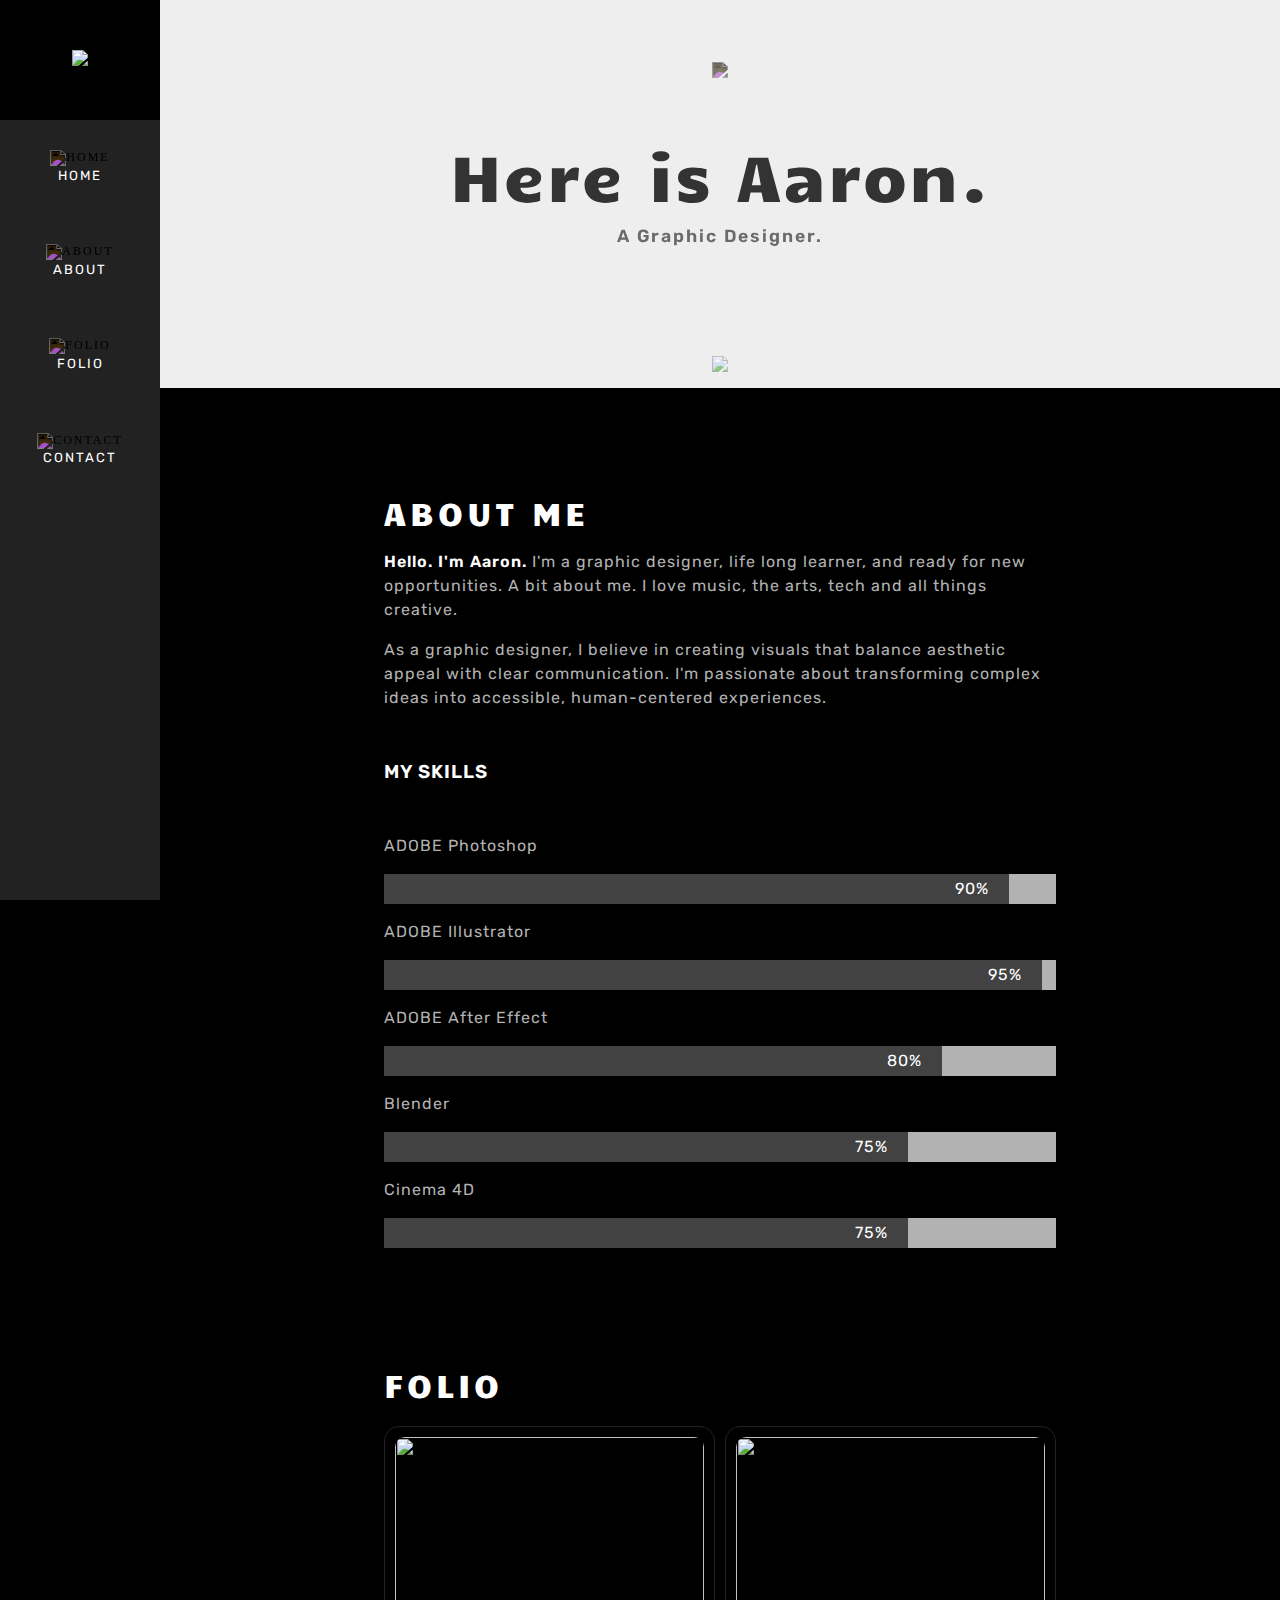
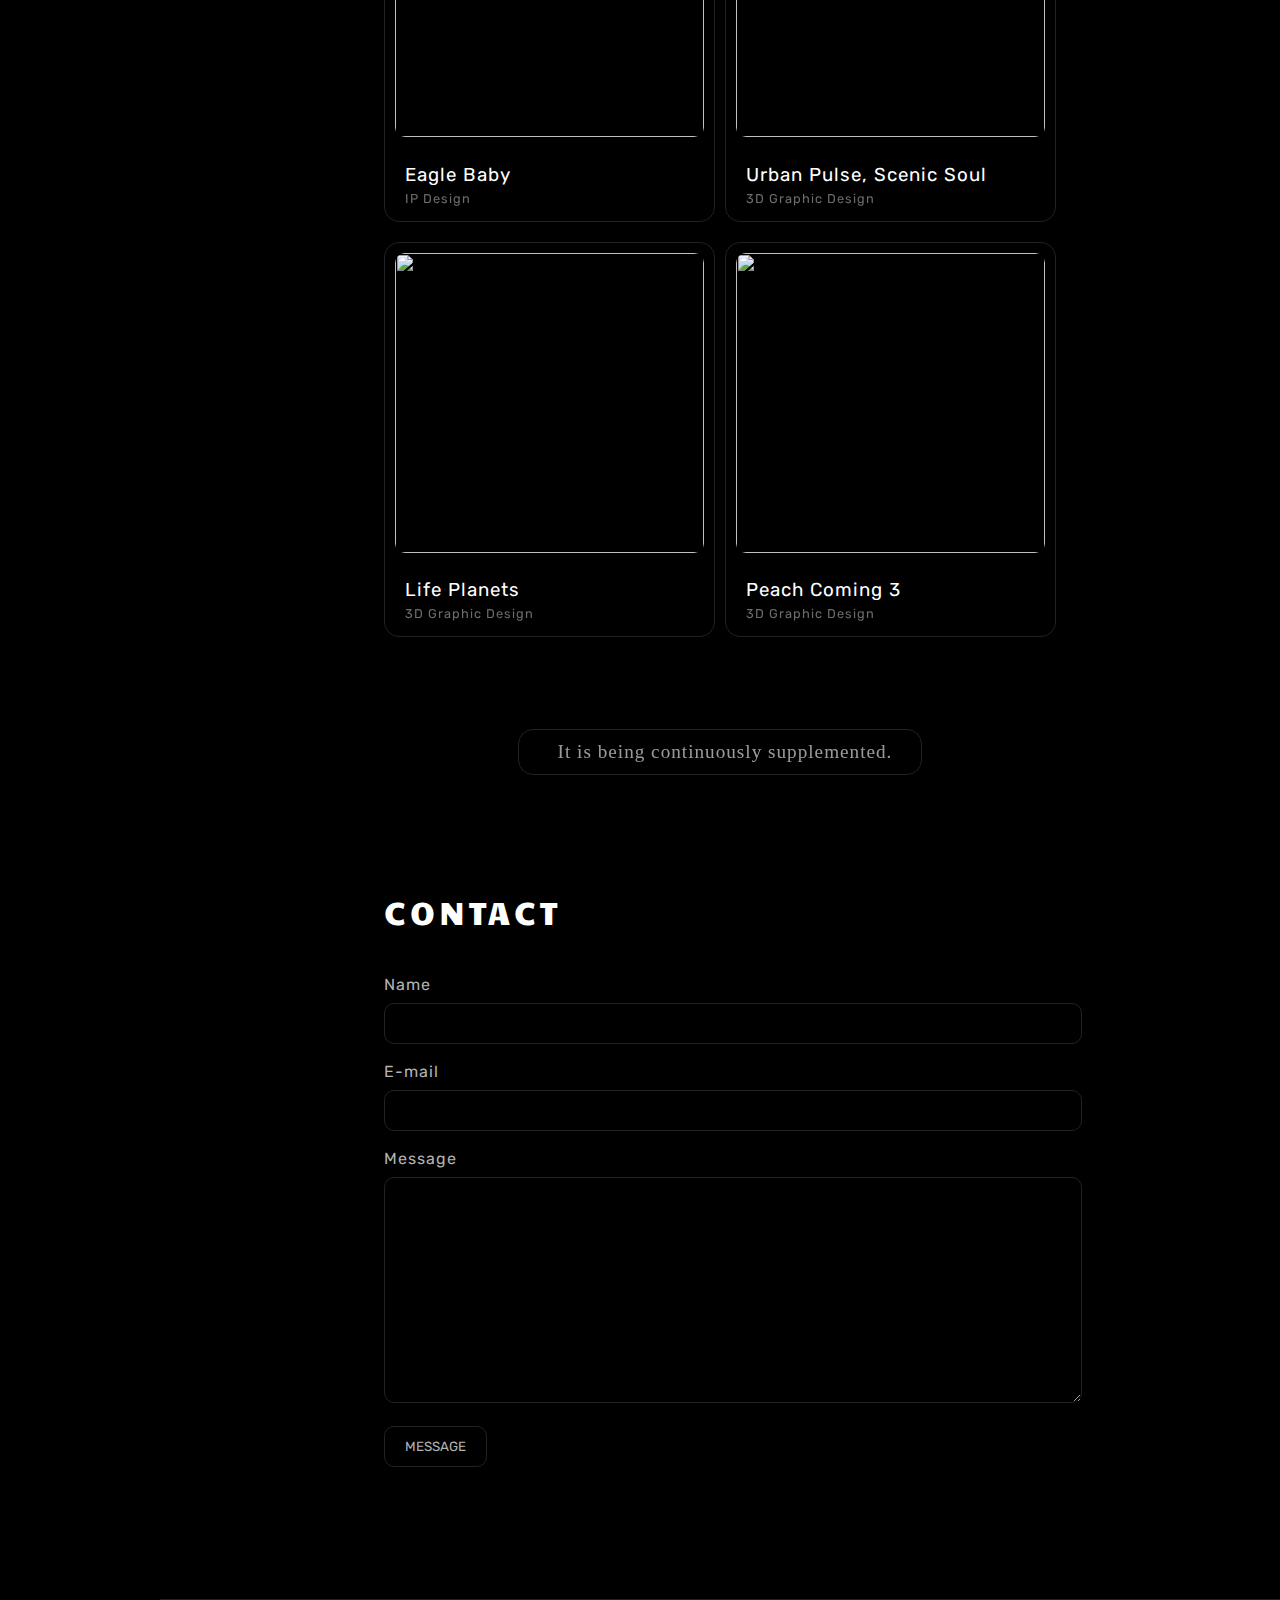
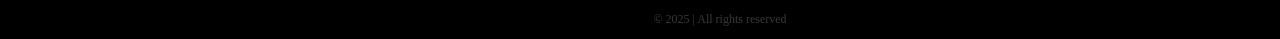
==== index.html @ 80c943ea "Add files via upload" ====
<!DOCTYPE html>
<html lang="eng">

<head>
    <meta charset="UTF-8">
    <title>Aaron's Work</title>
    <meta name="Portfolio" content="A Portfolio Website for Midterm.">
	
	<link rel="preconnect" href="https://fonts.googleapis.com">
    <link rel="preconnect" href="https://fonts.gstatic.com" crossorigin>
    <link href="https://fonts.googleapis.com/css2?family=Candal&family=Rubik:ital,wght@0,300..900;1,300..900&display=swap" rel="stylesheet">
	
    <link rel="stylesheet" href="style.css">
</head>

<body>

    <aside>
        <nav>
			
			<a href="index.html">
			<img src="img/logo.svg" class="logo">
			</a>
			
            <a href="#home"><img class="icon" alt="home" src="img/home.svg"><p>Home</p></a>
            <a href="#about"><img class="icon" alt="about" src="img/about.svg"><p>About</p></a>
            <a href="#folio"><img class="icon" alt="folio" src="img/folio.svg"><p>Folio</p></a>
            <a href="#contact"><img class="icon" alt="contact" src="img/contact.svg"><p>Contact</p></a>
        </nav>
    </aside>

    <main>
        
        <header class="home" id="home">
			
			<img src="img/logo.svg" class="header-logo">
			
            <h1>Here is Aaron.</h1>
            <h5>A Graphic Designer.</h5>
			
			<img src="img/arrow.svg" class="arrow">
        </header>

        <div class="about" id="about">
          <h2>About me</h2>
            <p>
                <span>Hello. I'm Aaron.</span> I'm a graphic designer, life long learner, and ready for new opportunities. 
                A bit about me. I love music, the arts, tech and all things creative.
            </p>
            <p>
                As a graphic designer, I believe in creating visuals that balance aesthetic appeal with clear communication.
				I'm passionate about transforming complex ideas into accessible, human-centered experiences.
            </p>
			
			<h3>MY SKILLS</h3>
			
			<p>ADOBE Photoshop</p>
			<div class="container">
				<div class="skills ps">90%</div>
			</div>
			
			<p>ADOBE Illustrator</p>
			<div class="container">
				<div class="skills ai">95%</div>
			</div>
			
			<p>ADOBE After Effect</p>
			<div class="container">
				<div class="skills ae">80%</div>
			</div>
			
			<p>Blender</p>
			<div class="container">
				<div class="skills bl">75%</div>
			</div>
			
			<p>Cinema 4D</p>
			<div class="container">
				<div class="skills c4d">75%</div>
			</div>
			
        </div>

        <div class="folio" id="folio">
            
            <h2>Folio</h2>

            <div class="row">

                <div class="works">
                    <a href="folio-1.html">
					    <img src="img/封面3.jpg">
					</a>
                    <h3>Eagle Baby</h3>
                    <p>IP Design</p>
                </div>

                <div class="works">
                    <a href="folio-2.html">
					    <img src="img/资源 4.png">
					</a>
                    <h3>Urban Pulse, Scenic Soul</h3>
                    <p>3D Graphic Design</p>
                </div>

            </div>

            <div class="row">

                <div class="works">
                    <a href="folio-3.html">
					    <img src="img/Snipaste_2025-02-24_11-51-53.png">
					</a>
                    <h3>Life Planets</h3>
                    <p>3D Graphic Design</p>
                </div>

                <div class="works">
                    <a href="folio-4.html">
					    <img src="img/Snipaste_2025-02-24_11-57-34.png">
					</a>
                    <h3>Peach Coming 3</h3>
                    <p>3D Graphic Design</p>
                </div>

            </div>
			
			<br>
			<br>
			<br>
			
			<div class="supplement"><p>It is being continuously supplemented.</p></div>

        </div>

        <div class="contact" id="contact">
            <h2>Contact</h2>
			<div class="container">
			<form action="action_page.php">
				<label for="name">Name</label>
				<input type="text" id="name" name="name">
				<label for="email">E-mail</label>
				<input type="text" id="email" name="email">
				<label for="message">Message</label>
				<textarea id="message" name="message" style="height:200px"></textarea>
				<input type="submit" value="message">
			</form>
		</div>
        </div>
		
		<footer>
		    <div class="bottom-bar">
		    	<p>&copy 2025 | All rights reserved</p>
		    </div>
		</footer>
		
    </main>

</body>

</html>
---- style.css ----
html {
	scroll-behavior: smooth;
	transform: all 0.5s ease-in-out;
}


body {
    margin: 0;
	padding: 0;
    background-color: #000000;
    color: #FFFFFF;

}

a {
	text-decoration: none;
}

img {
	width: 100%;
	max-width: 100%;
	object-fit: cover;
	transition: transform 0.3s ease-in-out;
}

aside {
    position: fixed;
	background-color: #222222;
	top: 0px;
	left: 0px;
	width: 160px;
	height: 100%;
	text-align: center;
	padding: 0;
	z-index: 1;
}

aside a {
	display: block;
	padding: 30px 0;
	color: #FFFFFF;
	text-transform: uppercase;
	font-size: 0.75em;
	letter-spacing: 2px;
	transition: all 0.35s;
}

aside p{
	margin: 1%;
	font-family: "Rubik", serif;
	font-size: 1.1em;
}

aside a:nth-child(1) {
	background-color: #333333;
}

aside a:hover {
	background: #000;
}

.icon {
	width: 40px;
	filter: invert();
	margin: 0;
	padding: 0;
}

.logo {
	width: 80px;
	padding-top: 20px;
	padding-bottom: 20px;
}

.go-top {
	position: absolute;
	margin: 0px;
	padding: 60px 70px 50px 70px;
	bottom: 0;
	left: 50%;
	transform: translateX(-50%);
}

.top-icon {
	transform: scale(1.3);
	filter: invert();
	margin: 0 0 5px 0;
	padding: 0;
}

main {
	max-width: 1920px;
	background-color: #000000;
	margin-left: 160px;
	padding: 0px 0px 0px 0px;
}

header {
	text-align: center;
	letter-spacing: 2px;
	padding-top: 5px;
	background-color: #EEEEEE;
	padding: 12px 50px 12px 50px;
	
}

header h1,h5,img {
	margin: 0;
	padding: 0;	
}

header h1 {
	font-weight: 400;
	font-size: 4em;
	letter-spacing: 2px;
	color: #333333;
	font-family: "Candal", serif;
	font-style: normal;
}

header h5 {
	font-size: 1.1em;
	letter-spacing: 2px;
	color: #333333;
	font-family: "Rubik", serif;
    font-optical-sizing: auto;
    font-weight: 600;
    font-style: normal;
	margin: 10px;
	padding-bottom: 100px;
	opacity: 0.7;
	
}

.header-logo {
	filter: invert();
	opacity: 0.6;
	width: 400px;
	margin: 50px;
}

.arrow {
	width: 50px;
	opacity: .6;
}

/* =========== About =========== */

.about,
.folio,
.contact {
	line-height: 1.5em;
	letter-spacing: 1px;
	padding-top: 1px;
	padding: 12px 20% 12px 20%;
}

.about h2,
.folio h2,
.contact h2 {
	font-weight: 300;
	padding-bottom: 10px;
	margin: 100px 0 0 0;
	letter-spacing: 4px;
	text-transform: uppercase;
	font-family: "Candal", serif;
	font-size: 2em;
}

.about p {
	color: #B2B2B2;
	font-family: "Rubik", serif;
	font-weight: 400;
}

.about span {
	font-weight: 600;
	color: #FFFFFF;
	font-family: "Rubik", serif;
}

.about h3 {
	font-weight: 300;
	margin: 50px 0;
	font-family: "Rubik", serif;
	font-weight: 600;
}

.container {
	width: 100%;
	background-color: #b2b2b2;
}

.skills {
	text-align: right;
	padding-right: 20px;
	line-height: 30px;
	color: white;
	background-color: #424242;
	font-family: "Rubik", serif;
	font-weight: 400;
}

.ps {
	width: 90%;
}

.ai{
	width: 95%;
}

.ae {
	width: 80%;
}

.bl {
	width: 75%;
}

.c4d {
	width: 75%;
}

/* =========== Folio =========== */

.folio h3 {
	color: #FFFFFF;
	font-weight: 400;
	letter-spacing: 1px;
	margin-bottom: 0;
	margin-left: 10px;
}

.folio p {
	margin: 0;
	padding-bottom: 0px;
	font-size: 0.8em;
	opacity: .6;
	margin-left: 10px;
}

.row {
	display: flex;
	justify-content: space-between;
	margin: 20px 0;
	font-family: "Rubik", serif;
}

.row .works {
	width: 46%;
}

.works {
    border: 1px solid #222;
    color: #b2b2b2;
    padding: 10px;
    border-radius: 15px;
    display: grid;
}

.works img{
	border-radius: 10px;
	width: 100%;
	height: 300px;
	object-fit: cover;
}

.works img:hover {
	transform: scale(1.02);
}

.supplement {
	padding: 10px 20px;
	border: 1px solid #222;
	border-radius: 15px;
	background-color: transparent;
	font-size: 1.5em;
	font-weight: 200;
	text-align: center;
	margin-left: 20%;
	margin-right: 20%;
}

.supplement:hover {
	background-color: #333333;
	transition: all 0.5s ease-in-out;
	
}


/* =========== Contact =========== */

label {
	color: #b2b2b2;
	font-family: "Rubik", serif;
}

form input[type="text"],
select,
textarea {
	width: 100%;
	padding: 12px;
	border: none;
	border: 1px solid #222;
	background: transparent;
	margin-top: 6px;
	margin-bottom: 16px;
	resize: vertical;
	color: #b2b2b2;
	border-radius: 10px;
}

form input[type="text"]:focus,
textarea:focus {
	outline: none;
	border: 1px solid #009688;
}

input[type="submit"] {
	background-color: transparent;
	color: #b2b2b2;
	text-transform: uppercase;
	padding: 12px 20px;
	border: 1px solid #222;
	cursor: pointer;
	transition: all 0.35s;
	font-family: "Rubik", serif;
	border-radius: 10px;
}

input[type="submit"]:hover {
	background-color: #b2b2b2;
	color: #222;
}

.contact .container {
	margin-top: 20px;
	margin-bottom: 100px;
	background: transparent;
	padding: 20px 0;
}


/* =========== Folio-1 =========== */

.folio-1-header{
	background-color: #000000;
	margin-top: 8%
}

.folio-1-header h2 {
	font-family: "Candal", serif;
	font-size: 3em;
	padding: 0;
	margin: 0;
}

.folio-1-header h5 {
	padding-bottom: 50px;
	color: #666666;
}

.folio-1-header p {
	font-family: "Rubik", serif;
	font-size: .5em;
	opacity: .3;
	text-align: center;
	line-height: 1.5;
	margin: 0 20% 10% 20%;
}

.folio-1 {
	width: 75%;
	display: block;
	padding: 0;
	margin: 0 auto;
}

/* =========== Footer =========== */

footer {
	border-top: 1px solid #222;
}

.bottom-bar {
	background: #000;
	font-size: 0.75em;
	text-align: center;
	opacity: 0.2;
}
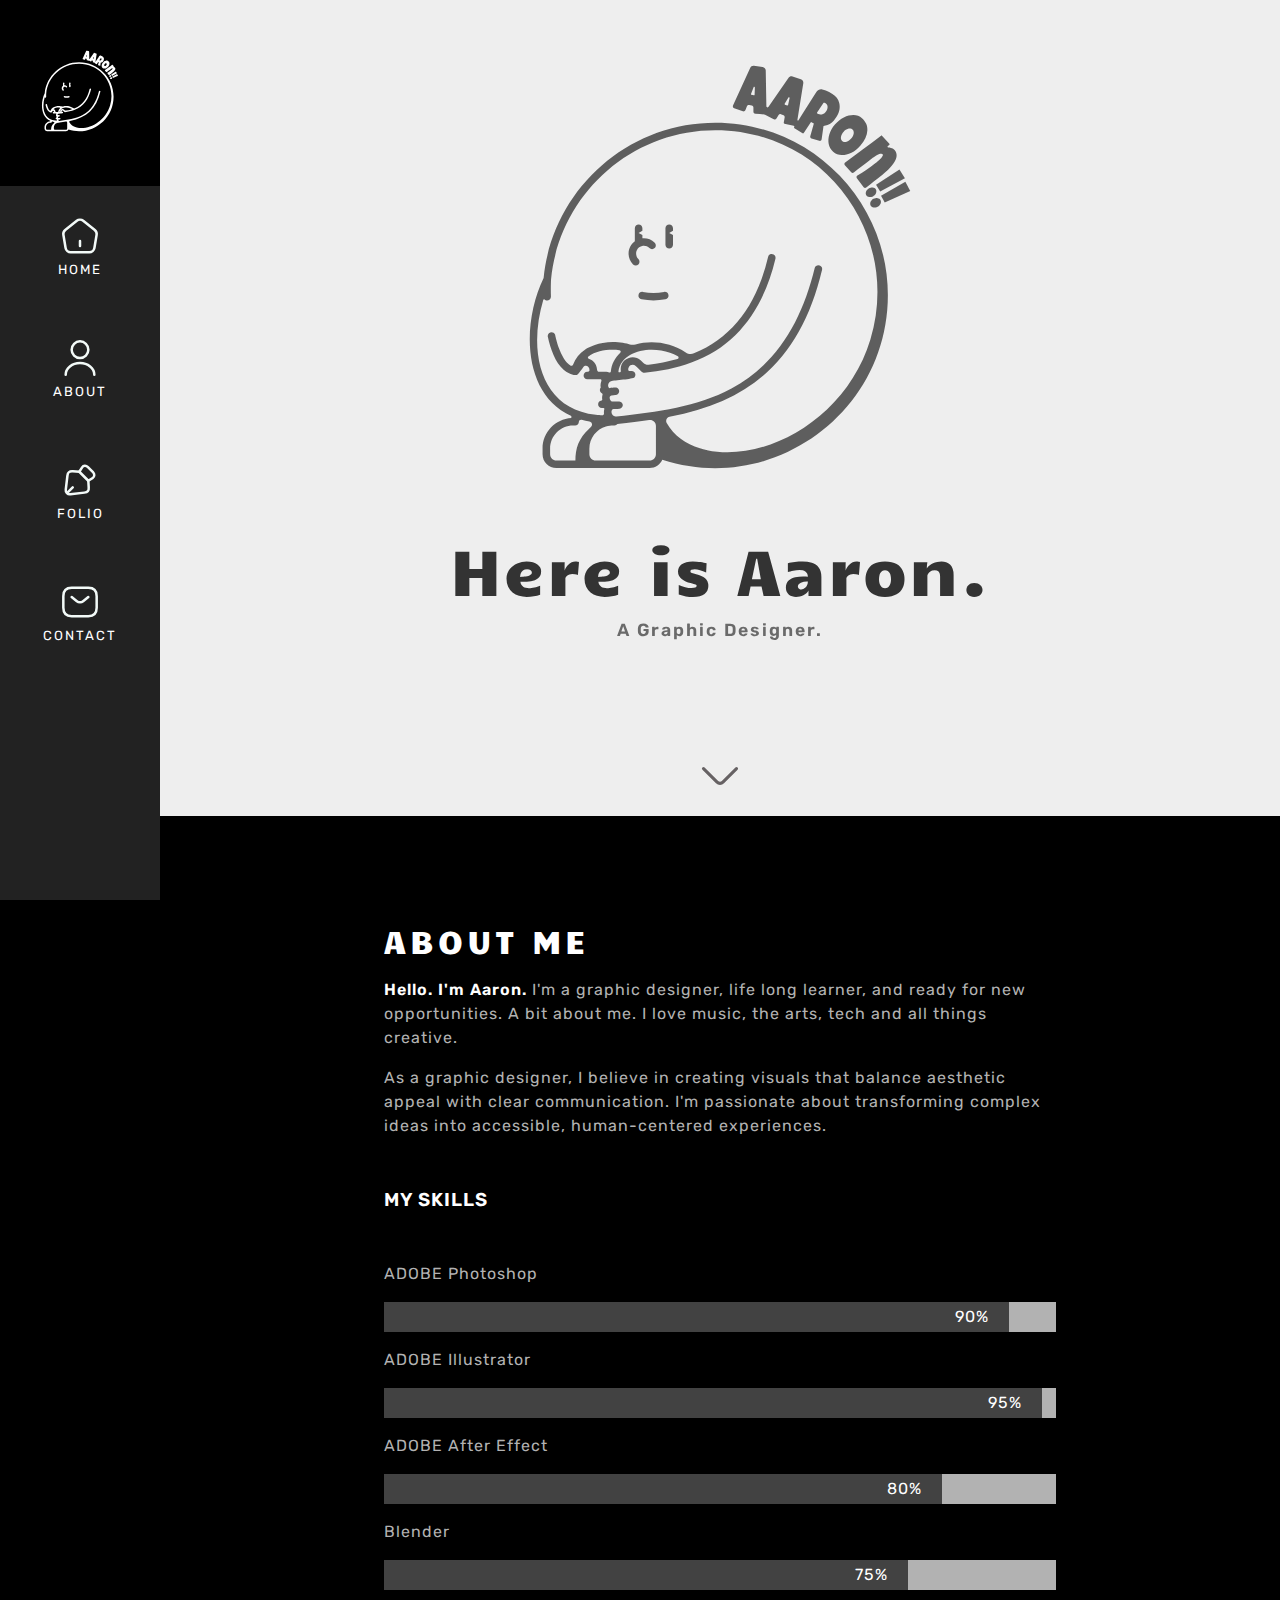
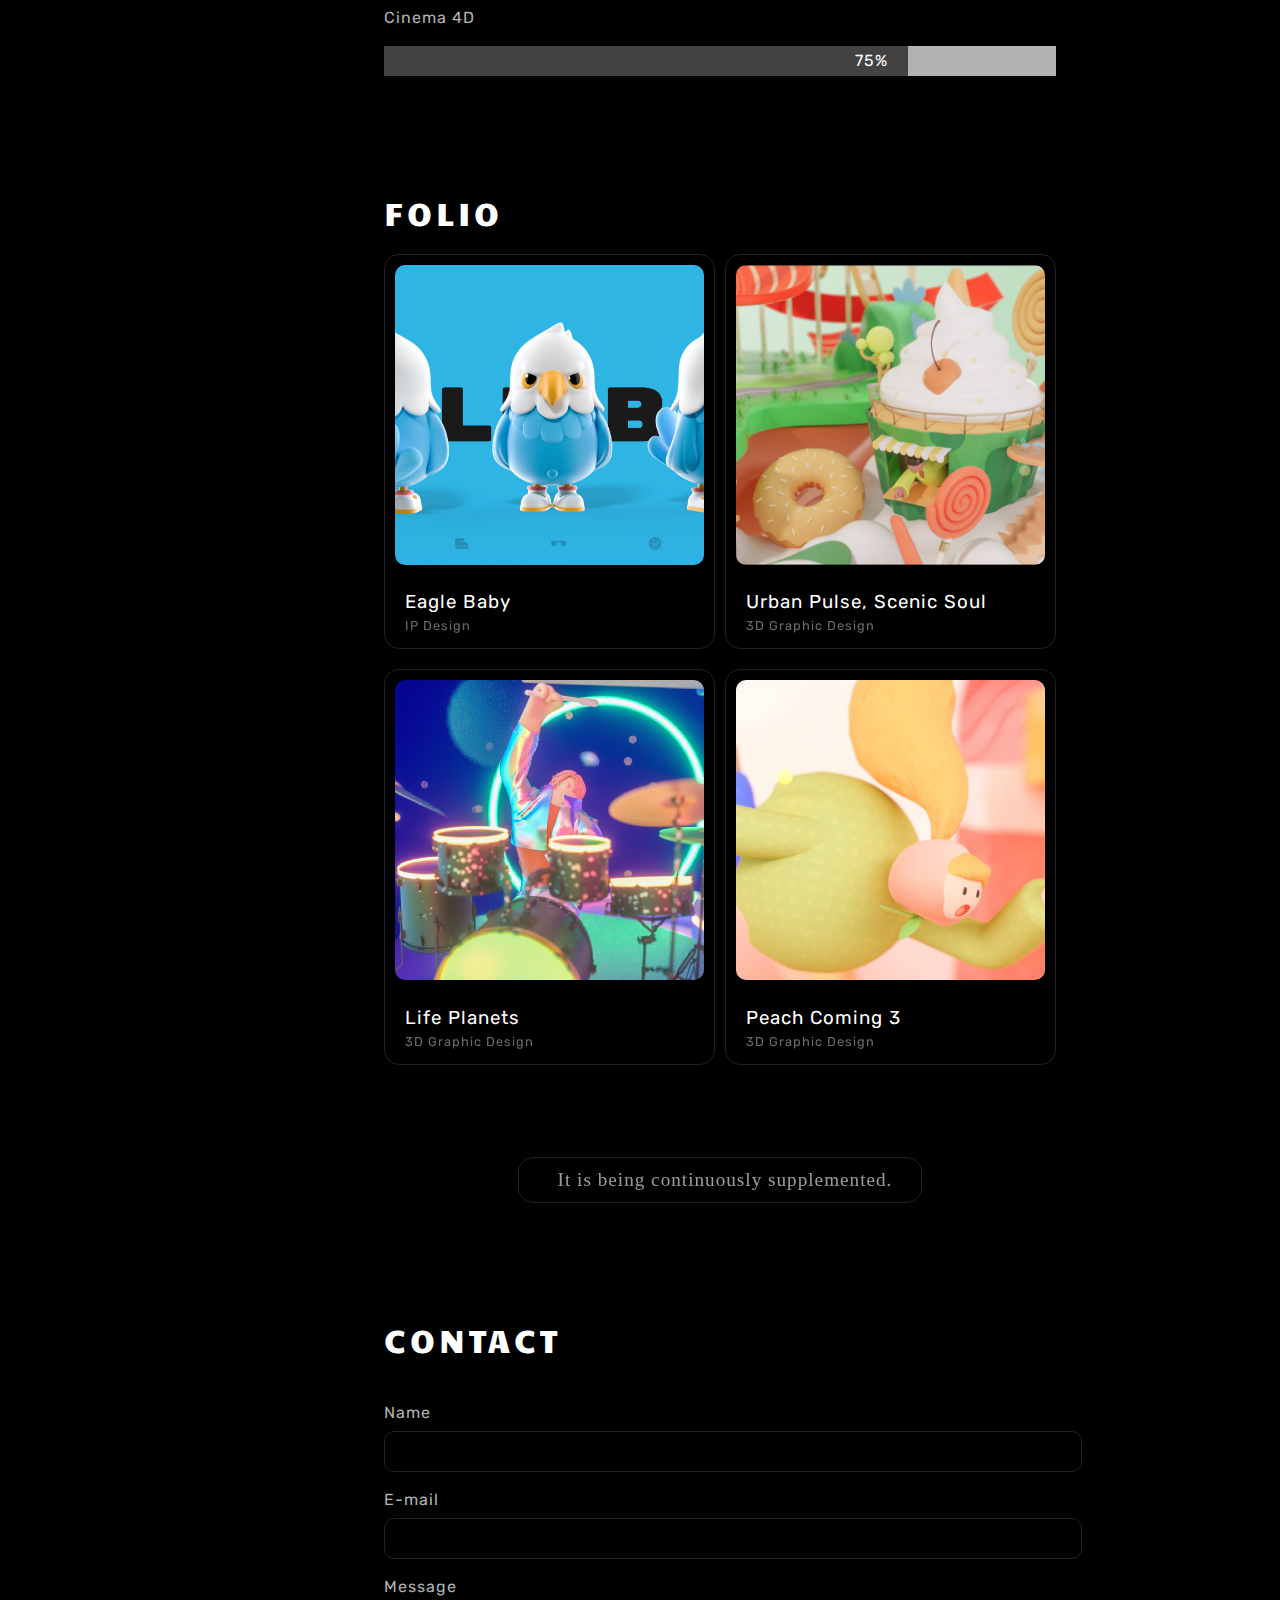
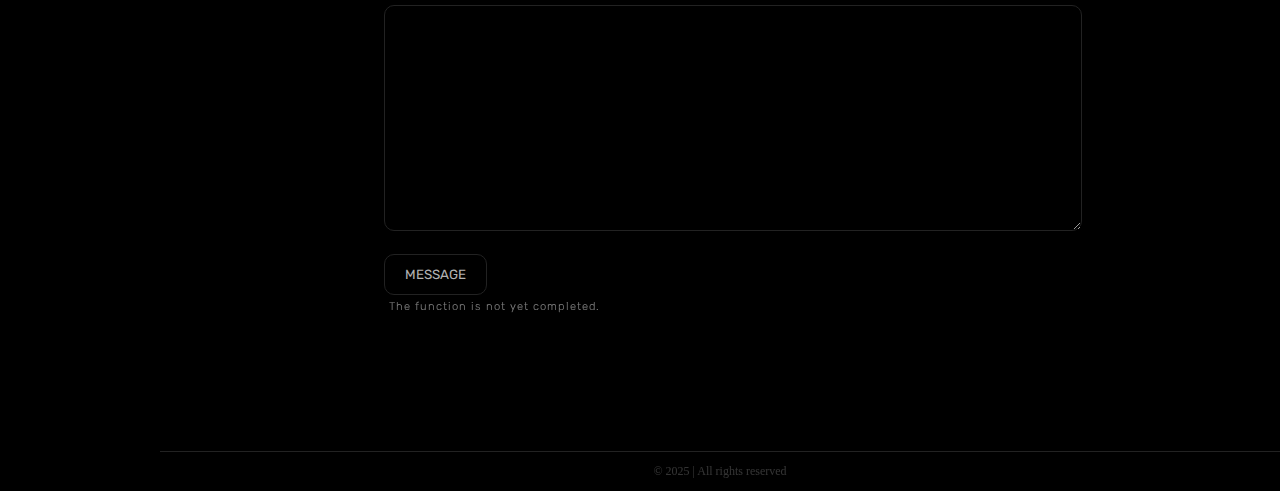
==== commit 0726325a: "add notice" ====
--- a/index.html
+++ b/index.html
@@ -144,6 +144,7 @@
 				<label for="message">Message</label>
 				<textarea id="message" name="message" style="height:200px"></textarea>
 				<input type="submit" value="message">
+                <p class="notice">The function is not yet completed.</p>
 			</form>
 		</div>
         </div>
--- a/style.css
+++ b/style.css
@@ -388,3 +388,12 @@
 	text-align: center;
 	opacity: 0.2;
 }
+
+.notice {
+	font-family: "Rubik", serif;
+	font-weight: 200;
+	font-size: 0.7em;
+	margin: 0;
+	padding-left: 5px;
+	opacity: 0.5;
+}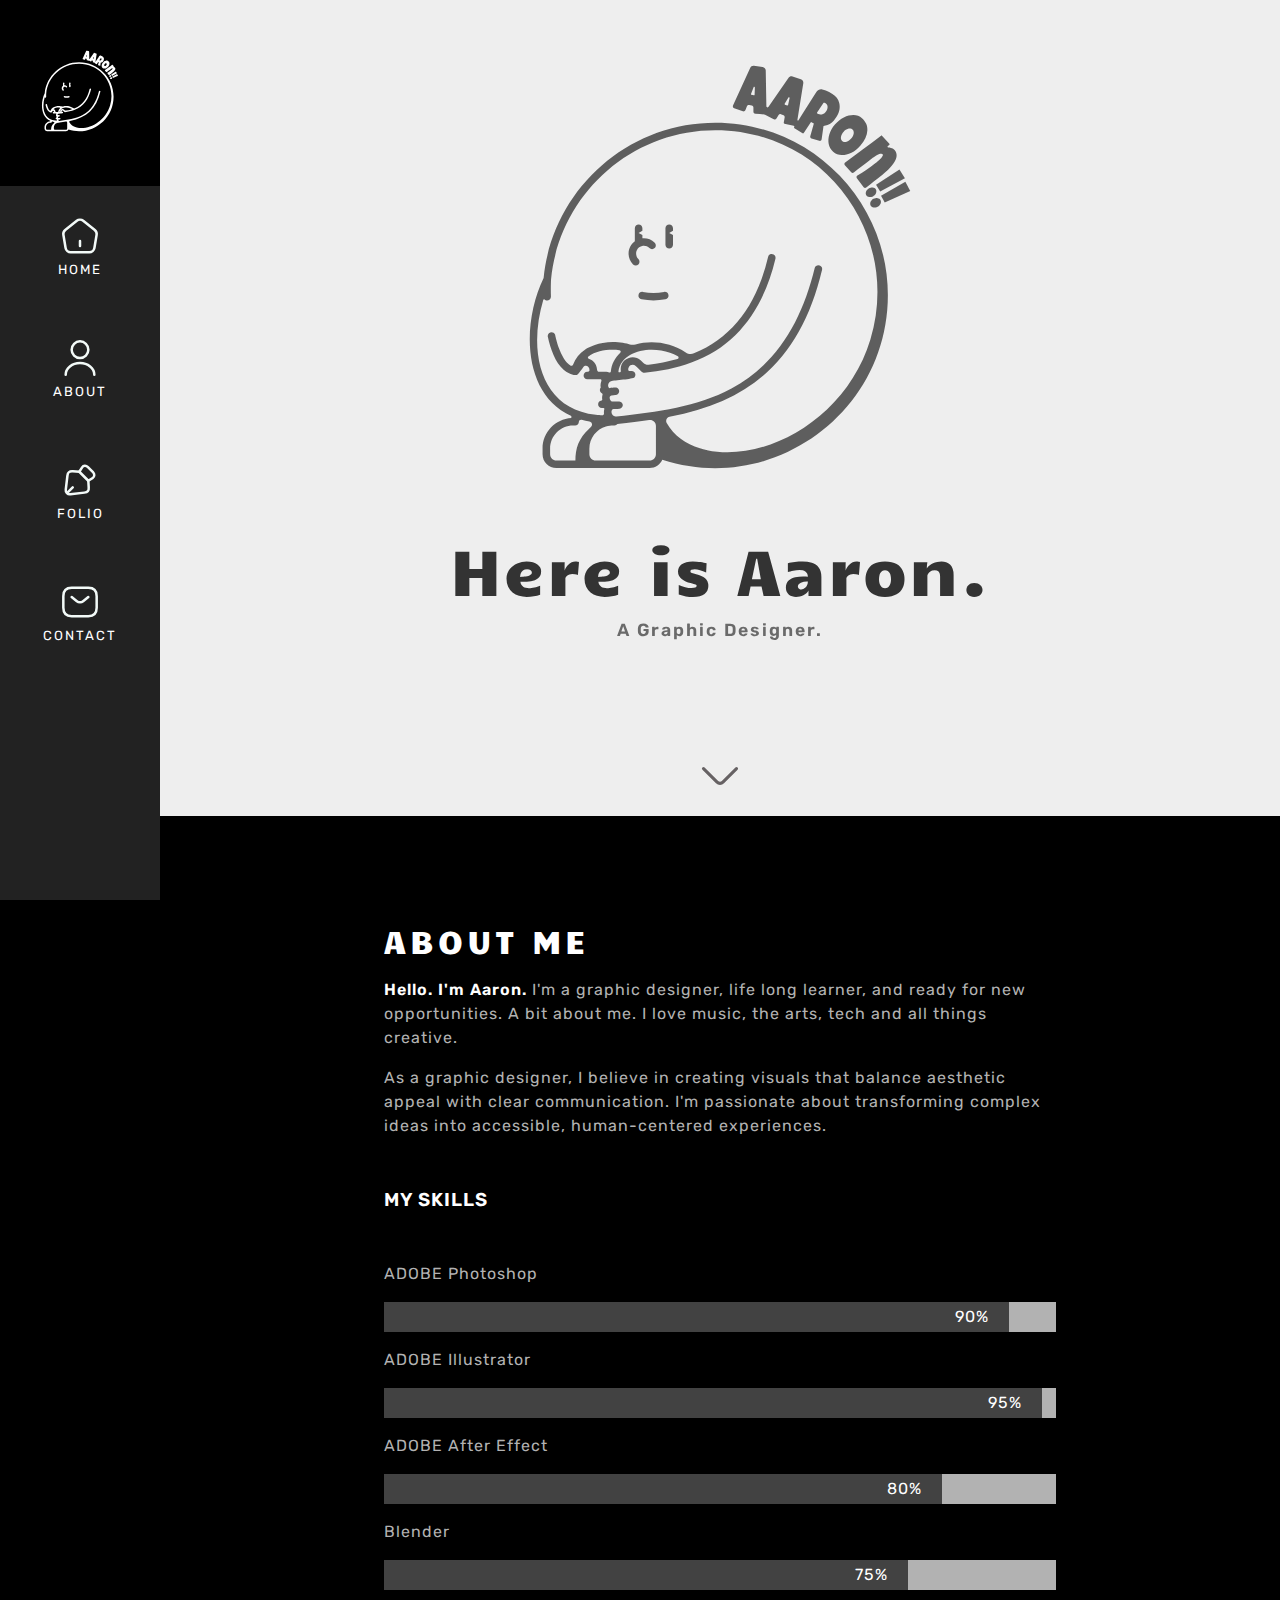
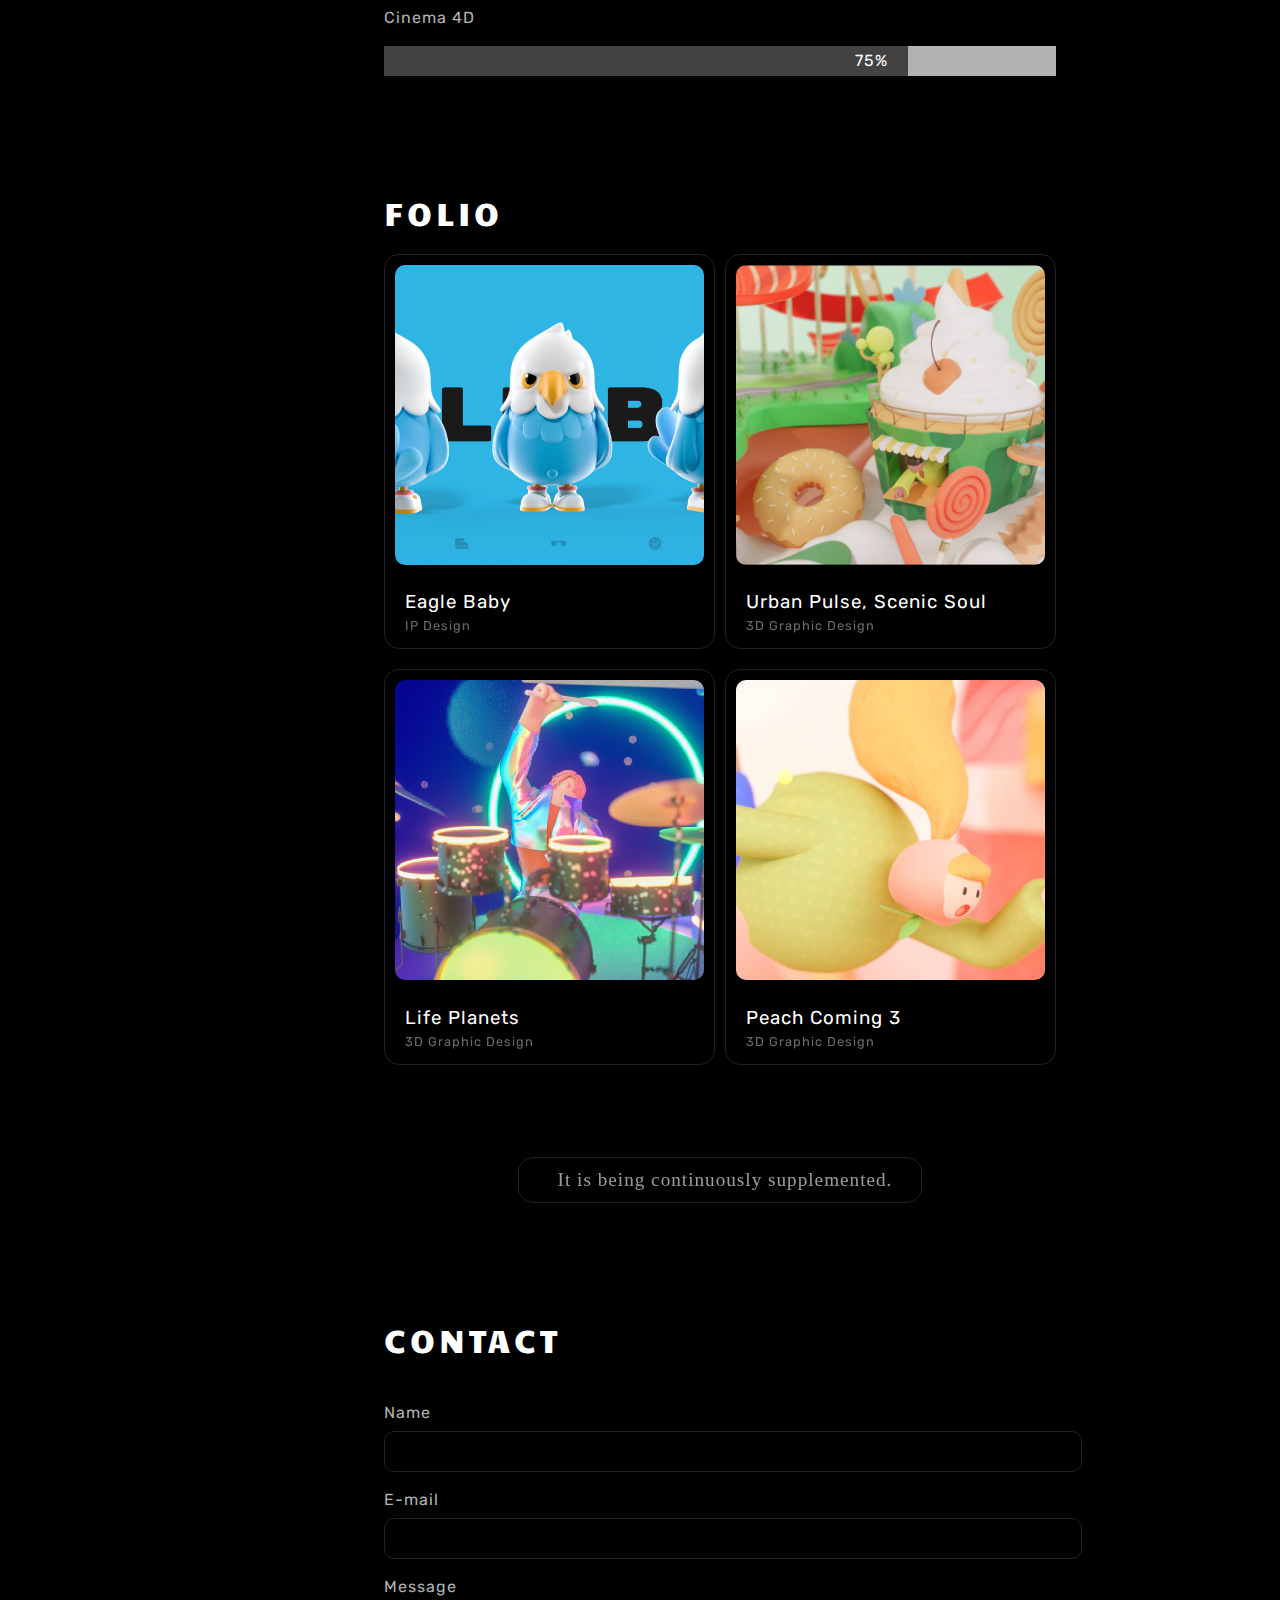
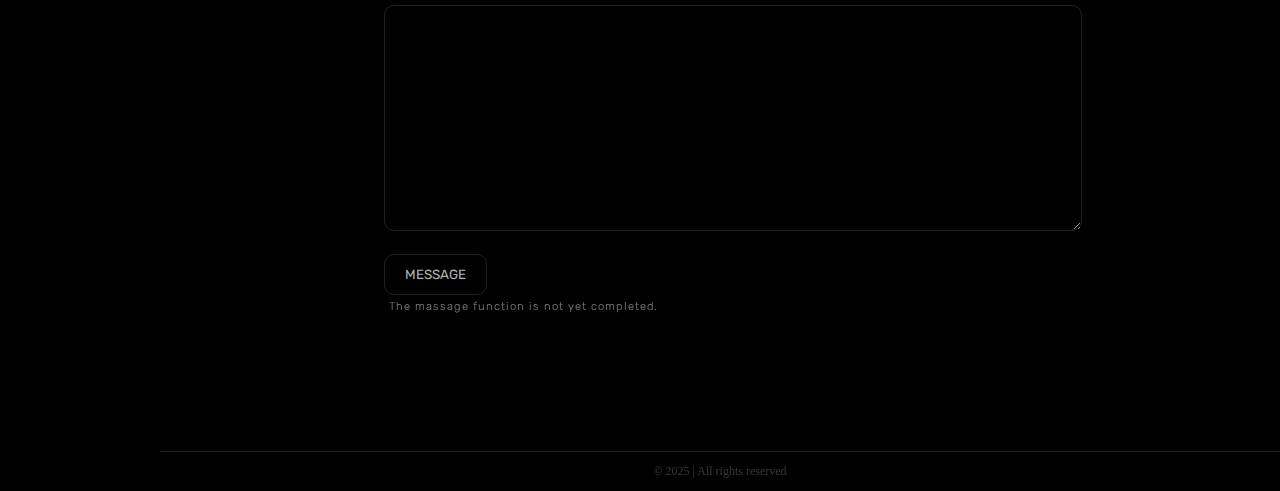
==== commit da7f56dc: "Update index.html" ====
--- a/index.html
+++ b/index.html
@@ -144,7 +144,7 @@
 				<label for="message">Message</label>
 				<textarea id="message" name="message" style="height:200px"></textarea>
 				<input type="submit" value="message">
-                <p class="notice">The function is not yet completed.</p>
+                <p class="notice">The massage function is not yet completed.</p>
 			</form>
 		</div>
         </div>
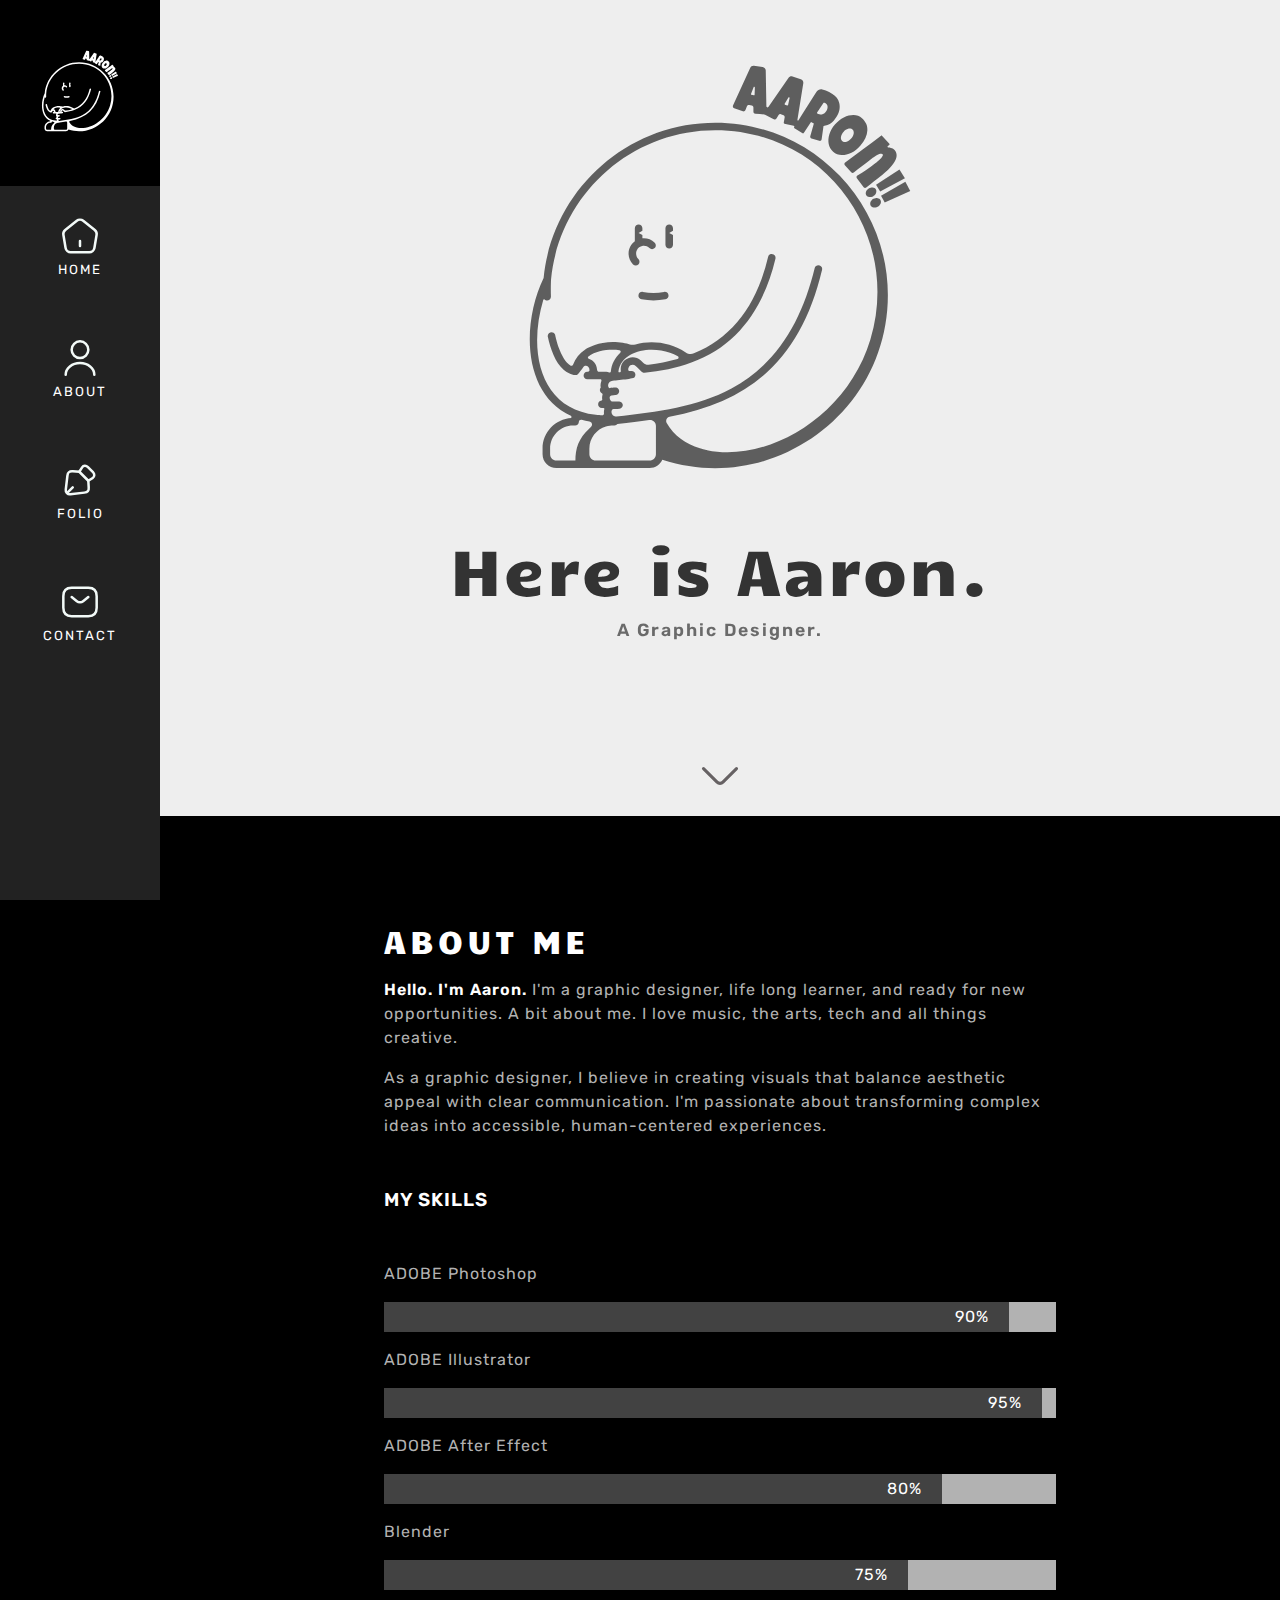
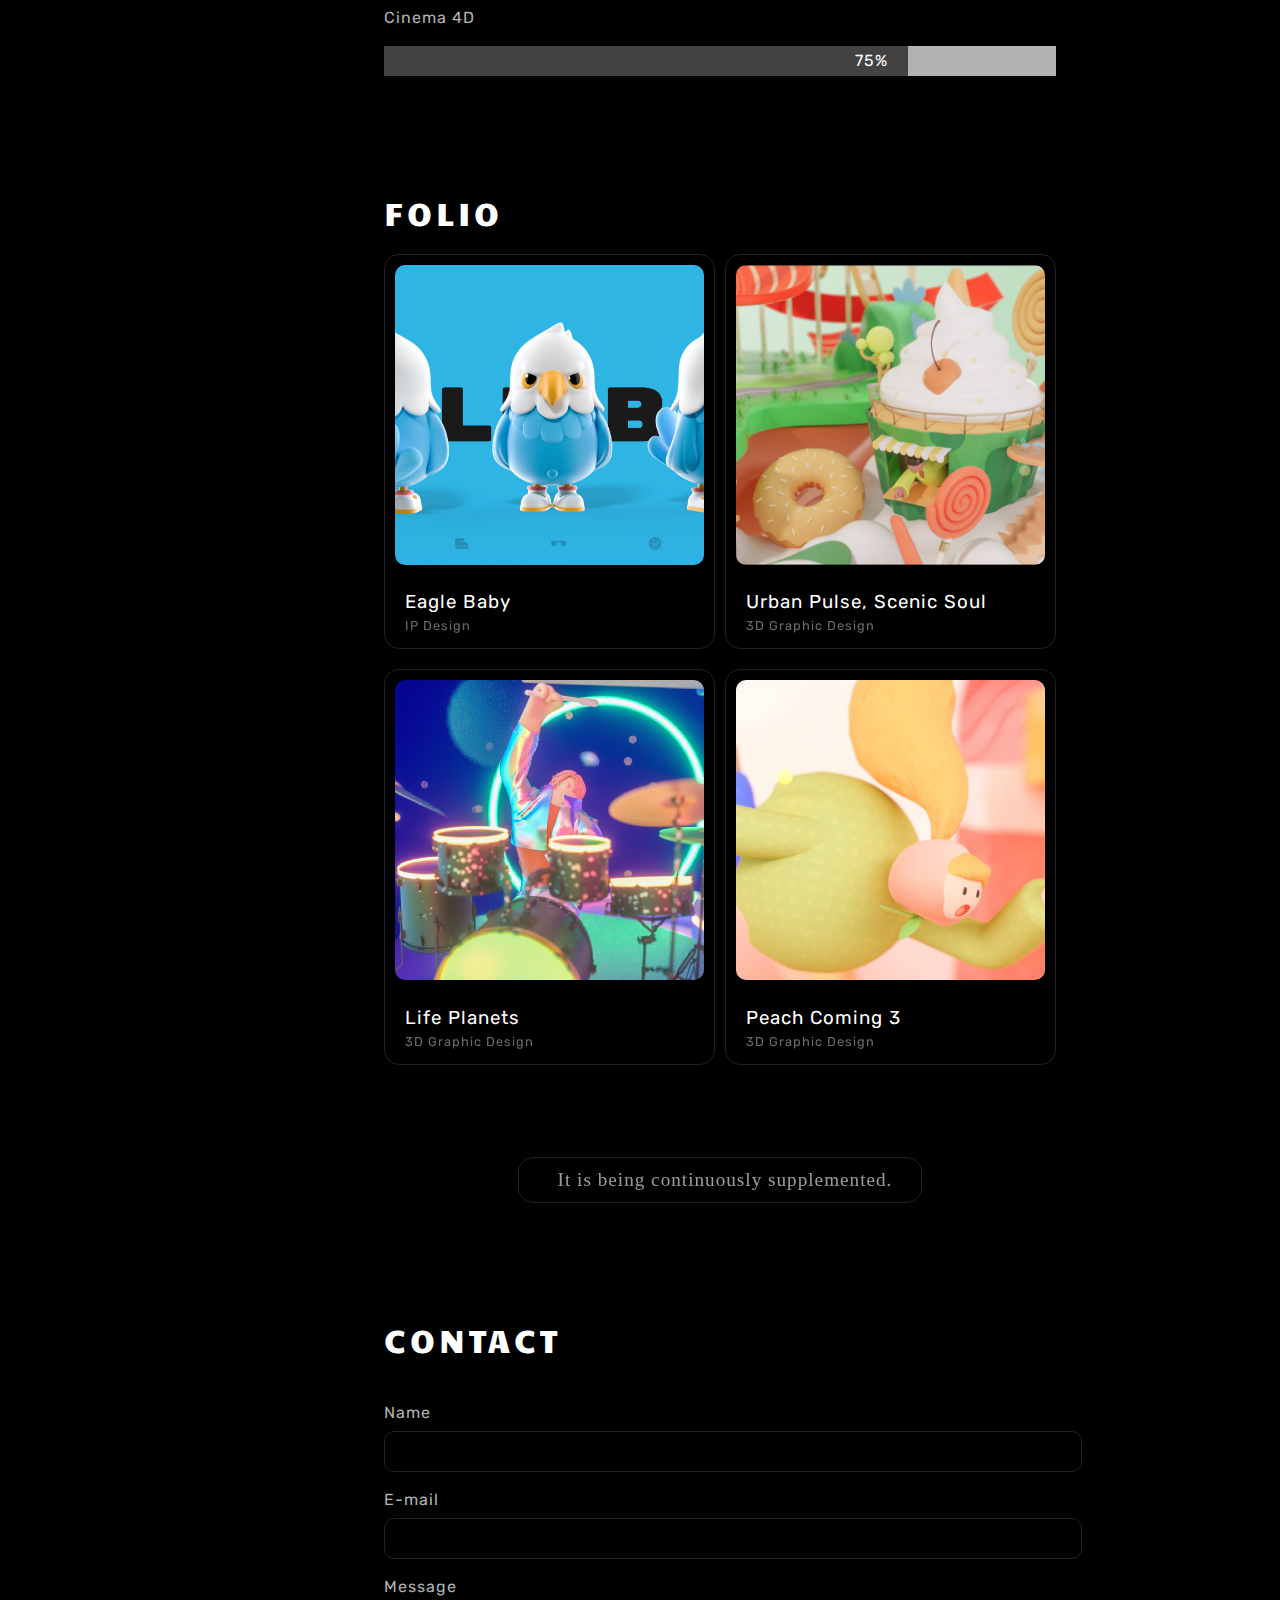
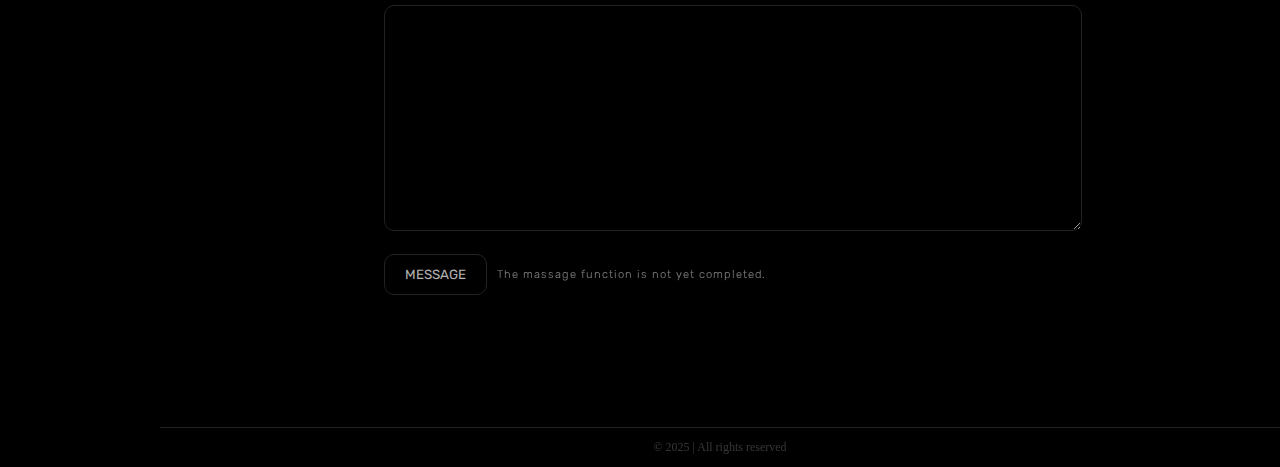
==== commit d082288a: "submit container" ====
--- a/index.html
+++ b/index.html
@@ -143,8 +143,10 @@
 				<input type="text" id="email" name="email">
 				<label for="message">Message</label>
 				<textarea id="message" name="message" style="height:200px"></textarea>
-				<input type="submit" value="message">
-                <p class="notice">The massage function is not yet completed.</p>
+                <div class="submit-container">
+				    <input type="submit" value="message">
+                    <p class="notice">The massage function is not yet completed.</p>
+                </div>
 			</form>
 		</div>
         </div>
--- a/style.css
+++ b/style.css
@@ -340,7 +340,19 @@
 	padding: 20px 0;
 }
 
-
+.notice {
+	font-family: "Rubik", serif;
+	font-weight: 200;
+	font-size: 0.7em;
+	margin: 0;
+	padding-left: 10px;
+	opacity: 0.5;
+}
+
+.submit-container {
+    display: flex;
+    align-items: center;
+}
 /* =========== Folio-1 =========== */
 
 .folio-1-header{
@@ -389,11 +401,3 @@
 	opacity: 0.2;
 }
 
-.notice {
-	font-family: "Rubik", serif;
-	font-weight: 200;
-	font-size: 0.7em;
-	margin: 0;
-	padding-left: 5px;
-	opacity: 0.5;
-}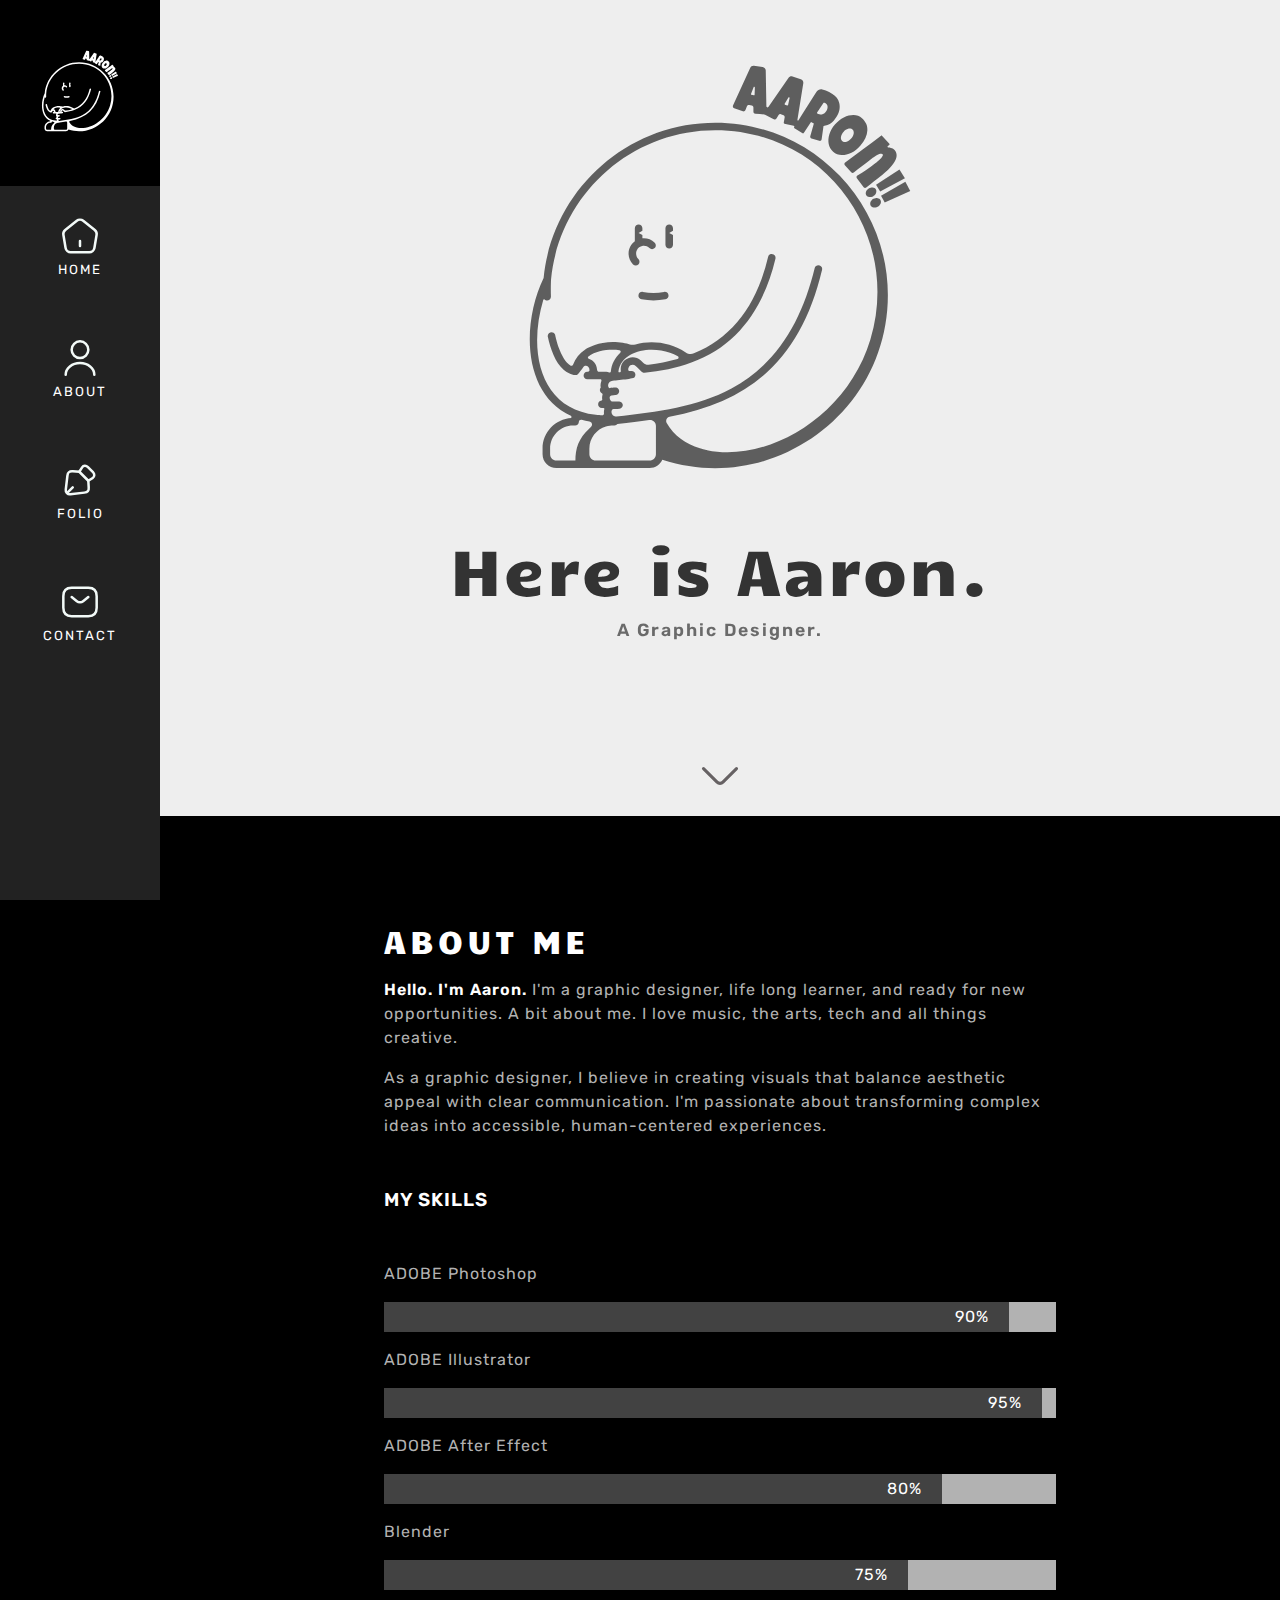
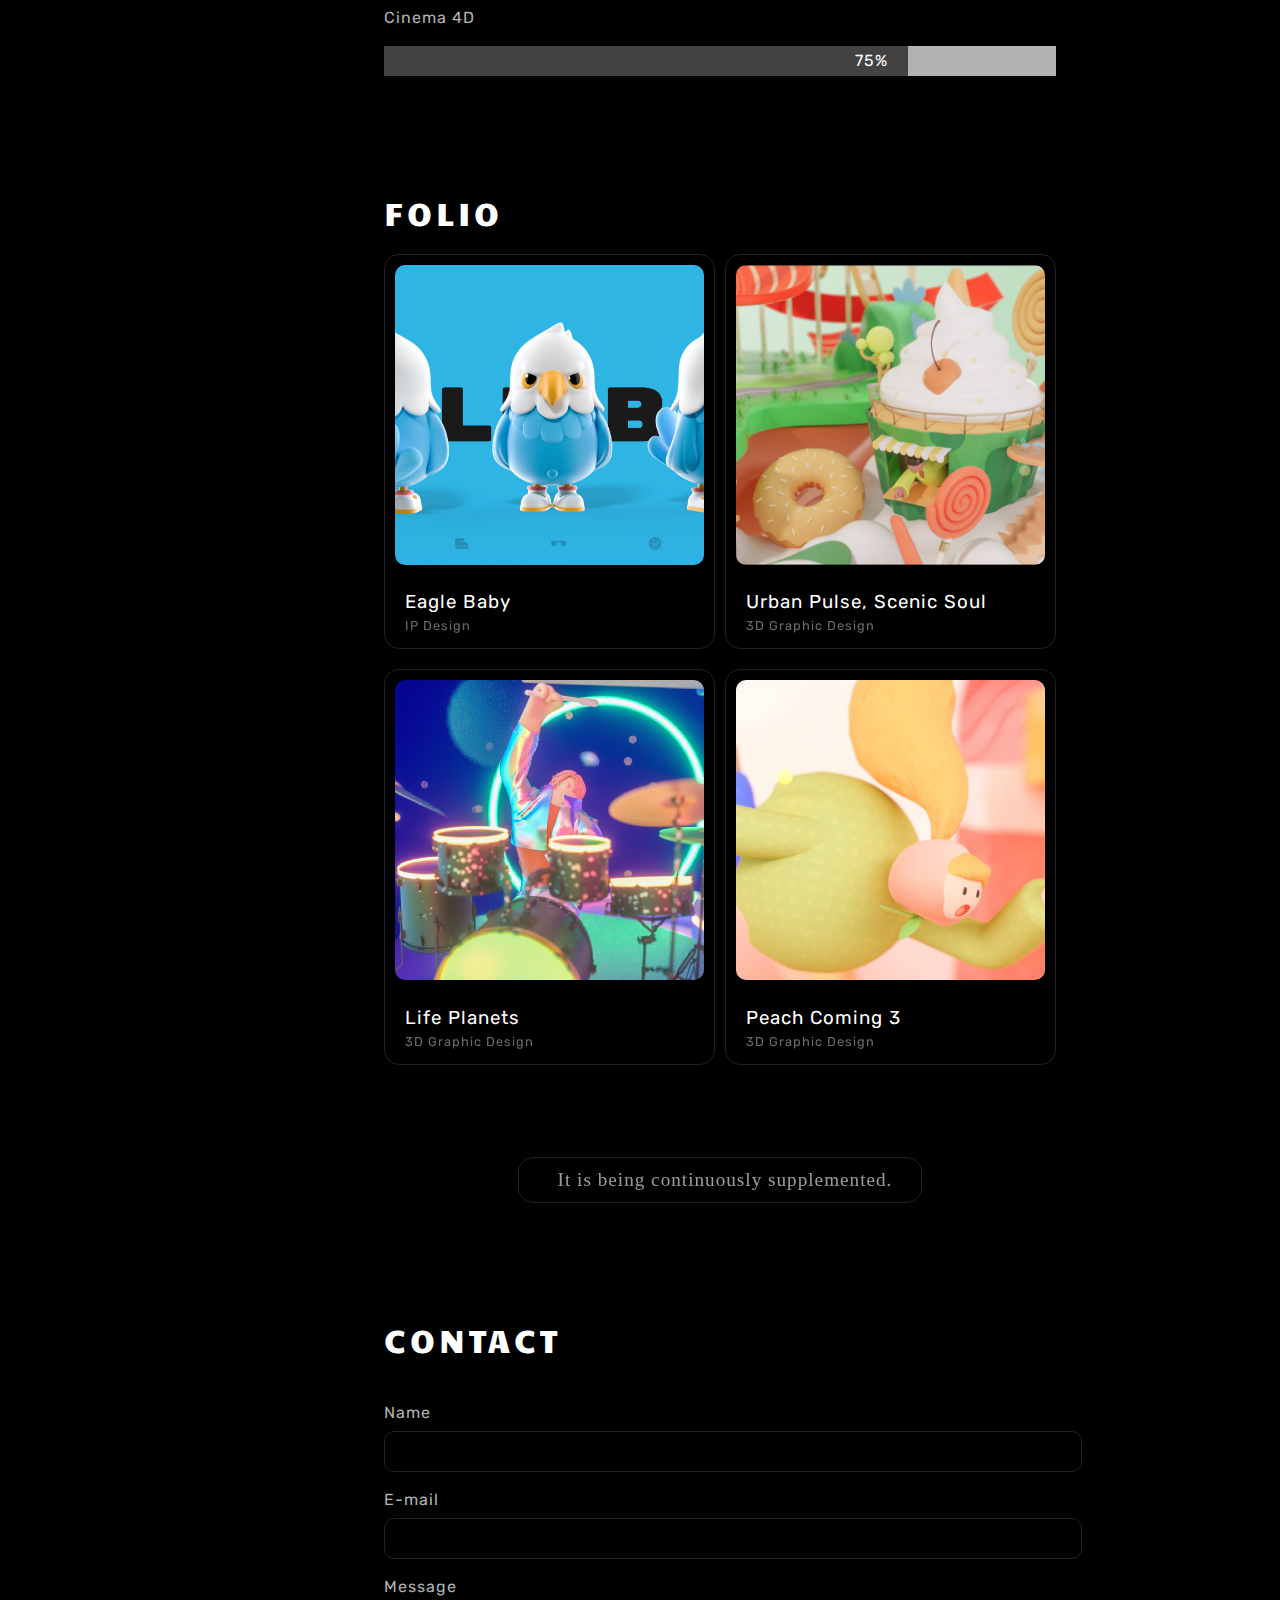
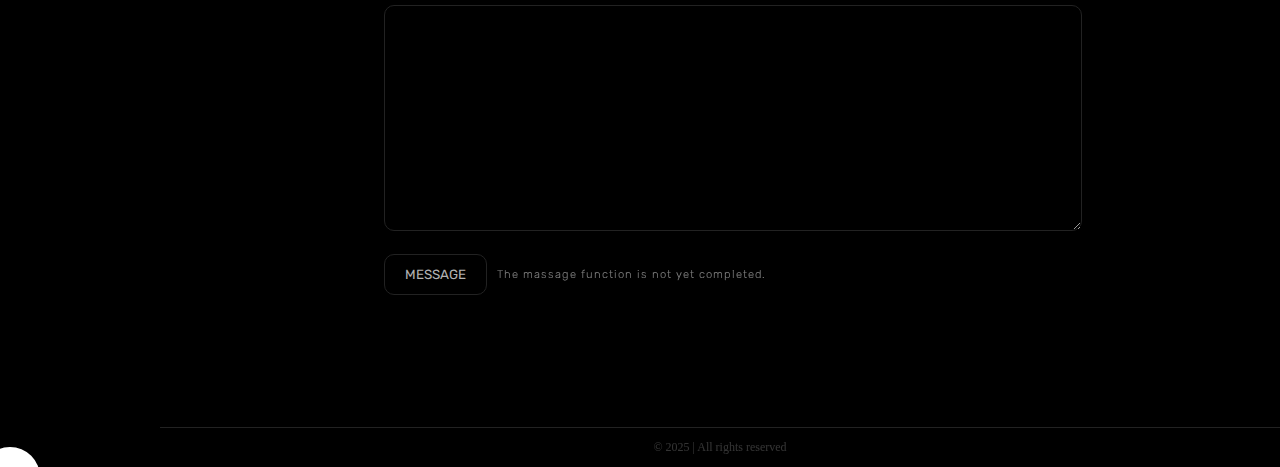
==== commit d340a390: "cursor invert" ====
--- a/index.html
+++ b/index.html
@@ -161,4 +161,25 @@
 
 </body>
 
+<div class="cursor"></div>
+<script>
+    const cursor = document.querySelector(".cursor");
+    document.addEventListener("mousemove", (e) => {
+        cursor.style.left=e.clientX+"px";
+        cursor.style.top=e.clientY+"px";
+    })
+
+    const links = document.querySelectorAll('a,input');
+
+    links.forEach(link => {
+        link.addEventListener('mouseenter', () => {
+            cursor.classList.add('enlarge');
+        });
+
+        link.addEventListener('mouseleave', () => {
+            cursor.classList.remove('enlarge');
+        });
+    });
+</script>
+
 </html>--- a/style.css
+++ b/style.css
@@ -9,11 +9,12 @@
 	padding: 0;
     background-color: #000000;
     color: #FFFFFF;
-
+    cursor: none;
 }
 
 a {
 	text-decoration: none;
+    cursor: none;
 }
 
 img {
@@ -308,6 +309,7 @@
 	resize: vertical;
 	color: #b2b2b2;
 	border-radius: 10px;
+	cursor: none;
 }
 
 form input[type="text"]:focus,
@@ -326,6 +328,7 @@
 	transition: all 0.35s;
 	font-family: "Rubik", serif;
 	border-radius: 10px;
+	cursor: none;
 }
 
 input[type="submit"]:hover {
@@ -401,3 +404,22 @@
 	opacity: 0.2;
 }
 
+/* =========== Mouse =========== */
+
+.cursor {
+	position: fixed;
+	width: 20px;
+	height: 20px;
+	border-radius: 50%;
+	background: #FFFFFF;
+	transition: 0.05s;
+	transform: translate(-50%,-50%);
+	pointer-events: none;
+	mix-blend-mode: difference;
+	z-index: 2;
+	transition: transform 0.1s ease-in-out;
+}
+
+.cursor.enlarge {
+    transform: scale(3);
+}